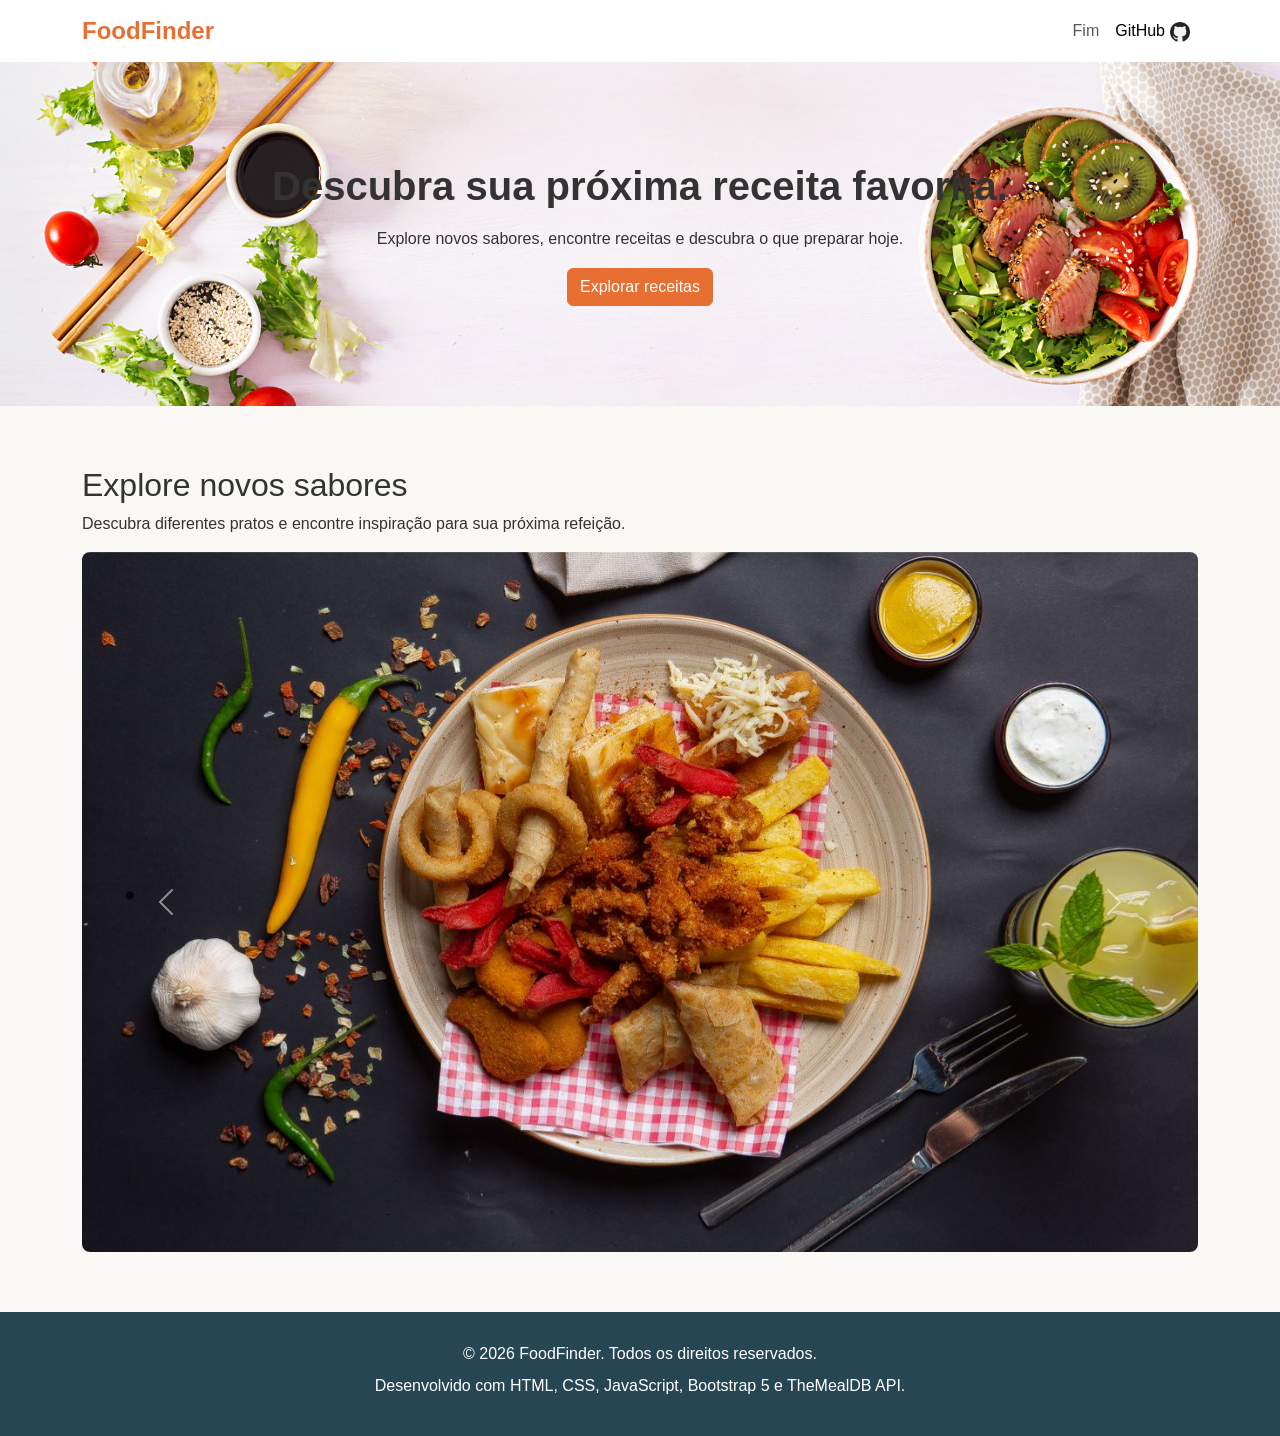
==== index.html @ 5e5bce20 "feat: Funcionamento Basico" ====
<!DOCTYPE html>
<html lang="pt-BR">
<head>
    <meta charset="UTF-8">
    <meta name="viewport" content="width=device-width, initial-scale=1.0">
    <meta name="description" content="FoodFinder: descubra receitas, explore sabores e encontre inspiração para sua próxima refeição.">
    <title>FoodFinder | Descubra novos sabores</title>

    <link href="https://cdn.jsdelivr.net/npm/bootstrap@5.3.3/dist/css/bootstrap.min.css" rel="stylesheet">

    <link rel="stylesheet" href="css/style.css">
</head>

<body>
    <!-- Cabeçalho -->
    <header>
        <nav class="navbar navbar-expand-lg">
            <div class="container">

                <a class="navbar-brand" href="index.html">
                    FoodFinder
                </a>

                <button
                    class="navbar-toggler"
                    type="button"
                    data-bs-toggle="collapse"
                    data-bs-target="#navbarMenu"
                    aria-controls="navbarMenu"
                    aria-expanded="false"
                    aria-label="Abrir menu de navegação"
                >
                    <span class="navbar-toggler-icon"></span>
                </button>

                <div class="collapse navbar-collapse" id="navbarMenu">
                    <ul class="navbar-nav ms-auto">

                        <li class="nav-item">
                            <a class="nav-link" href="#fim">Fim</a>
                        </li>

                        <li class="nav-item">
                            <a class="nav-link active" href="https://github.com/yNeop/FoodFinder">
                                GitHub<img src="assets/icons/github.png" alt="github_logo">
                            </a>
                        </li>

                    </ul>
                </div>

            </div>
        </nav>
    </header>

    <!-- Conteúdo principal -->
    <main>

        <!-- Apresentação -->
        <section id="hero">
            <div class="container">

                <h1>Descubra sua próxima receita favorita.</h1>

                <p>
                    Explore novos sabores, encontre receitas
                    e descubra o que preparar hoje.
                </p>

                <a href="pages/explore.html" class="btn btn-primary">Explorar receitas</a>

            </div>
        </section>

        <!-- Categorias e destaques -->
        <section id="highlights">
            <div class="container">

                <h2>Explore novos sabores</h2>

                <p>
                    Descubra diferentes pratos e encontre
                    inspiração para sua próxima refeição.
                </p>

                <!-- Carrossel de destaques -->
                <div id="carouselExampleInterval" class="carousel slide" data-bs-ride="carousel">
                    <div class="carousel-inner">
                        <div class="carousel-item active" data-bs-interval="10000">
                            <img src="assets/img/carousel1.jpg" class="d-block w-100" alt="...">
                        </div>
                        <div class="carousel-item" data-bs-interval="2000">
                            <img src="assets/img/carousel2.jpg" class="d-block w-100" alt="...">
                        </div>
                        <div class="carousel-item">
                            <img src="assets/img/carousel3.jpg" class="d-block w-100" alt="...">
                        </div>
                    </div>
                    <button class="carousel-control-prev" type="button" data-bs-target="#carouselExampleInterval" data-bs-slide="prev">
                        <span class="carousel-control-prev-icon" aria-hidden="true"></span>
                        <span class="visually-hidden">Previous</span>
                    </button>
                    <button class="carousel-control-next" type="button" data-bs-target="#carouselExampleInterval" data-bs-slide="next">
                        <span class="carousel-control-next-icon" aria-hidden="true"></span>
                        <span class="visually-hidden">Next</span>
                    </button>
                </div>
            </div>
        </section>

    </main>

    <!-- Rodapé -->
    <footer id="fim">
        <div class="container text-center">

            <p>&copy; 2026 FoodFinder. Todos os direitos reservados.</p>

            <p>Desenvolvido com HTML, CSS, JavaScript, Bootstrap 5 e TheMealDB API.</p>

        </div>
    </footer>
    <script src="https://cdn.jsdelivr.net/npm/bootstrap@5.3.3/dist/js/bootstrap.bundle.min.js"></script>
    <script type="module" src="js/app.js"></script>
</body>
</html>
---- css/style.css ----
:root {
    --color-primary: #e76f32;
    --color-primary-hover: #c85b25;
    --color-secondary: #264653;
    --color-background: #faf8f5;
    --color-text: #333333;
    --color-white: #ffffff;
}

* {
    box-sizing: border-box;
}

html {
    scroll-behavior: smooth;
}

body {
    min-height: 100vh;
    display: flex;
    flex-direction: column;
    margin: 0;
    overflow-x: hidden;
    background-color: var(--color-background);
    color: var(--color-text);
    font-family: Arial, sans-serif;
}

main {
    flex: 1 0 auto;
    min-width: 0;
}

img {
    max-width: 100%;
    height: auto;
}

.navbar {
    background-color: var(--color-white);
}

.navbar-brand {
    color: var(--color-primary);
    font-size: 1.5rem;
    font-weight: 700;
}

.navbar-brand:hover {
    color: var(--color-primary-hover);
}

.nav-item .nav-link img {
    width: 20px;
    height: 20px;
    margin-left: 5px;
}

.btn-primary,
.btn-primary:focus,
.btn-primary:focus-visible {
    background-color: #e76f32 !important;
    border-color: #e76f32 !important;
    color: #ffffff !important;
    box-shadow: none !important;
}

.btn-primary:hover {
    background-color: #c85b25 !important;
    border-color: #c85b25 !important;
    color: #ffffff !important;
}

.btn-primary:active,
.btn-primary:active:focus {
    background-color: #e76f32 !important;
    border-color: #e76f32 !important;
    color: #ffffff !important;
    box-shadow: none !important;
}

#hero {
    padding: 100px 16px;
    text-align: center;

    background-color: #f5f1ed;
    background-image: url("../assets/img/hero.jpg");
    background-repeat: no-repeat;
    background-position: center;
    background-size: cover;

    color: var(--color-text);
}

#hero .container {
    max-width: 900px;
}

#hero h1 {
    margin-bottom: 16px;
    font-size: clamp(1.8rem, 4vw, 2.5rem);
    font-weight: 700;
    line-height: 1.2;
}

#hero p {
    max-width: 650px;
    margin: 0 auto 16px;
    line-height: 1.6;
}

#highlights {
    padding: 60px 0;
}

#highlights h2 {
    margin-bottom: 8px;
}

.carousel-inner {
    max-height: 700px;
    overflow: hidden;
    border-radius: 8px;
}

.carousel-item img {
    display: block;
    width: 100%;
    height: 700px;
    object-fit: cover;
    object-position: center;
}

.card {
    overflow: hidden;
}

.card-img-top {
    width: 100%;
    height: 380px;
    object-fit: cover;
}

.card-title {
    overflow-wrap: anywhere;
}

footer {
    flex-shrink: 0;
    padding: 30px 0;
    background-color: var(--color-secondary);
    color: var(--color-white);
}

footer p {
    margin-bottom: 8px;
}

@media (max-width: 767.98px) {

    /* Hero sem fotografia no celular */
    #hero {
        background-image: none;
        background-color: #ffffff;

        padding: 55px 16px;
    }

    #hero h1 {
        max-width: 540px;
        margin: 0 auto 16px;
        font-size: clamp(1.85rem, 7vw, 2.35rem);
    }

    #hero p {
        max-width: 500px;
        font-size: 1rem;
    }

    #highlights {
        padding: 40px 0;
    }

    .carousel-item img {
        height: 350px;
    }

    .card-img-top {
        height: 210px;
    }
}

@media (max-width: 575.98px) {

    .navbar-brand {
        font-size: 1.35rem;
    }

    #hero {
        padding: 48px 16px;
    }

    #hero h1 {
        font-size: 1.85rem;
    }

    #highlights h2 {
        font-size: 1.65rem;
    }

    .carousel-inner {
        border-radius: 6px;
    }

    .carousel-item img {
        height: 250px;
    }

    .card-img-top {
        height: 190px;
    }

    footer {
        padding: 24px 16px;
        font-size: 0.9rem;
    }
}
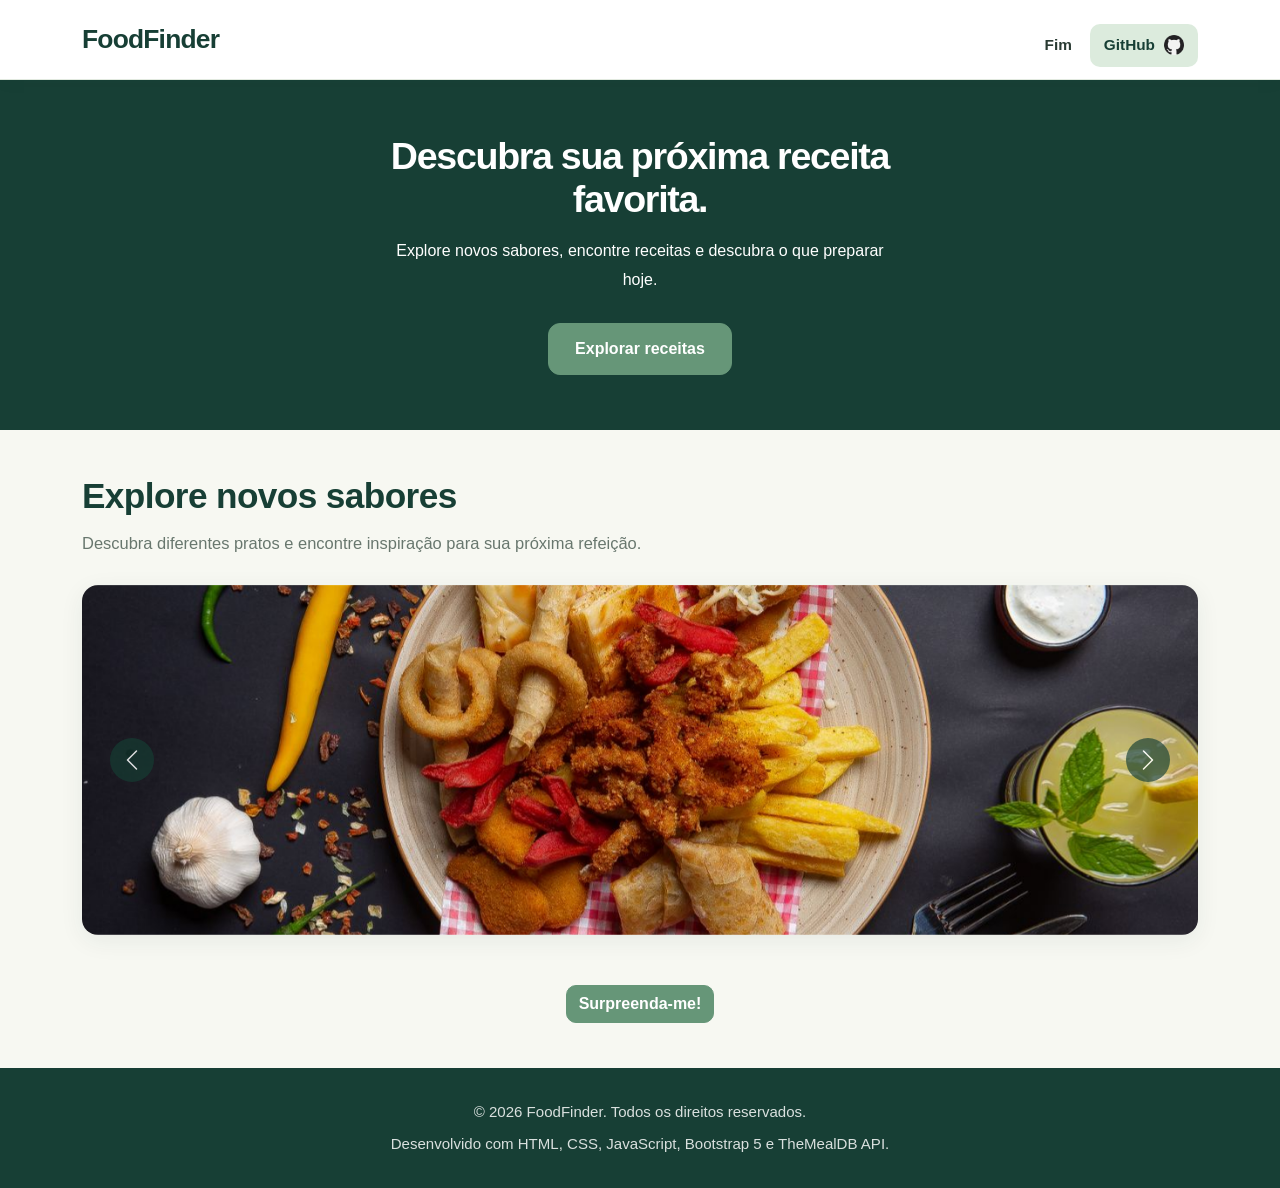
==== commit 825fbef1: "feat: Update Visual + Volta do Random" ====
--- a/index.html
+++ b/index.html
@@ -1,4 +1,3 @@
-
 <!DOCTYPE html>
 <html lang="pt-BR">
 <head>
@@ -107,6 +106,10 @@
                     </button>
                 </div>
             </div>
+
+            <button type="button" id="randomRecipeButton" class="btn btn-primary">
+                Surpreenda-me!
+            </button>
         </section>
 
     </main>
@@ -124,4 +127,4 @@
     <script src="https://cdn.jsdelivr.net/npm/bootstrap@5.3.3/dist/js/bootstrap.bundle.min.js"></script>
     <script type="module" src="js/app.js"></script>
 </body>
-</html>
+</html>
--- a/css/style.css
+++ b/css/style.css
@@ -1,10 +1,26 @@
 :root {
-    --color-primary: #e76f32;
-    --color-primary-hover: #c85b25;
-    --color-secondary: #264653;
-    --color-background: #faf8f5;
-    --color-text: #333333;
-    --color-white: #ffffff;
+    --color-primary: #669678;
+    --color-primary-hover: #57896c;
+
+    --color-secondary: #173F35;
+    --color-secondary-light: #245B49;
+
+    --color-background: #F7F8F2;
+    --color-surface: #FFFFFF;
+    --color-surface-soft: #DCEBDD;
+
+    --color-text: #293A32;
+    --color-text-light: #68776E;
+
+    --color-border: #E1E9DF;
+    --color-white: #FFFFFF;
+
+    --shadow-soft: 0 6px 24px rgba(23, 63, 53, 0.07);
+    --shadow-hover: 0 12px 30px rgba(23, 63, 53, 0.13);
+
+    --radius-small: 10px;
+    --radius-medium: 16px;
+    --radius-large: 22px;
 }
 
 * {
@@ -21,9 +37,12 @@
     flex-direction: column;
     margin: 0;
     overflow-x: hidden;
+
     background-color: var(--color-background);
     color: var(--color-text);
-    font-family: Arial, sans-serif;
+
+    font-family: "Segoe UI", Arial, sans-serif;
+    line-height: 1.6;
 }
 
 main {
@@ -36,55 +55,137 @@
     height: auto;
 }
 
+header {
+    position: relative;
+    z-index: 10;
+}
+
 .navbar {
-    background-color: var(--color-white);
+    min-height: 76px;
+    padding: 12px 0;
+
+    background-color: var(--color-surface);
+    border-bottom: 1px solid var(--color-border);
+
+    box-shadow: 0 3px 15px rgba(23, 63, 53, 0.04);
 }
 
 .navbar-brand {
-    color: var(--color-primary);
-    font-size: 1.5rem;
-    font-weight: 700;
+    color: var(--color-secondary);
+    font-size: 1.65rem;
+    font-weight: 800;
+    letter-spacing: -0.8px;
+
+    transition: color 0.2s ease;
 }
 
 .navbar-brand:hover {
     color: var(--color-primary-hover);
+}
+
+.navbar-nav {
+    gap: 12px;
+}
+
+.navbar .nav-link {
+    display: flex;
+    align-items: center;
+    gap: 7px;
+
+    padding: 9px 14px !important;
+
+    color: var(--color-text);
+    font-size: 0.96rem;
+    font-weight: 600;
+
+    border-radius: var(--radius-small);
+
+    transition:
+        color 0.2s ease,
+        background-color 0.2s ease;
+}
+
+.navbar .nav-link:hover,
+.navbar .nav-link.active {
+    color: var(--color-secondary);
+    background-color: var(--color-surface-soft);
 }
 
 .nav-item .nav-link img {
     width: 20px;
     height: 20px;
-    margin-left: 5px;
+    margin-left: 2px;
+    object-fit: contain;
+}
+
+.navbar-toggler {
+    padding: 7px 10px;
+    border: 1px solid var(--color-border);
+    border-radius: 10px;
+}
+
+.navbar-toggler:focus {
+    box-shadow: 0 0 0 3px rgba(117, 169, 137, 0.2);
+}
+
+.btn {
+    border-radius: 10px;
+    font-weight: 650;
+
+    transition:
+        background-color 0.2s ease,
+        border-color 0.2s ease,
+        color 0.2s ease,
+        transform 0.2s ease,
+        box-shadow 0.2s ease;
 }
 
 .btn-primary,
 .btn-primary:focus,
 .btn-primary:focus-visible {
-    background-color: #e76f32 !important;
-    border-color: #e76f32 !important;
-    color: #ffffff !important;
+    background-color: var(--color-primary) !important;
+    border-color: var(--color-primary) !important;
+    color: var(--color-white) !important;
     box-shadow: none !important;
 }
 
 .btn-primary:hover {
-    background-color: #c85b25 !important;
-    border-color: #c85b25 !important;
-    color: #ffffff !important;
+    background-color: var(--color-secondary-light) !important;
+    border-color: var(--color-secondary-light) !important;
+    color: var(--color-white) !important;
+
+    transform: translateY(-2px);
+    box-shadow: 0 6px 16px rgba(23, 63, 53, 0.2);
 }
 
 .btn-primary:active,
 .btn-primary:active:focus {
-    background-color: #e76f32 !important;
-    border-color: #e76f32 !important;
-    color: #ffffff !important;
+    background-color: var(--color-secondary) !important;
+    border-color: var(--color-secondary) !important;
+    color: var(--color-white) !important;
     box-shadow: none !important;
 }
 
+.btn-outline-secondary {
+    color: var(--color-secondary);
+    border-color: var(--color-secondary);
+}
+
+.btn-outline-secondary:hover {
+    color: var(--color-white);
+    background-color: var(--color-secondary);
+    border-color: var(--color-secondary);
+}
+
 #hero {
-    padding: 100px 16px;
+    position: relative;
+    padding: 115px 16px;
     text-align: center;
 
-    background-color: #f5f1ed;
+    background-color: #294F40;
+
     background-image: url("../assets/img/hero.jpg");
+
     background-repeat: no-repeat;
     background-position: center;
     background-size: cover;
@@ -93,46 +194,110 @@
 }
 
 #hero .container {
+    position: relative;
+    z-index: 1;
     max-width: 900px;
 }
 
 #hero h1 {
-    margin-bottom: 16px;
-    font-size: clamp(1.8rem, 4vw, 2.5rem);
-    font-weight: 700;
-    line-height: 1.2;
+    max-width: 850px;
+    margin: 0 auto 20px;
+
+    font-size: clamp(2.2rem, 5vw, 3.5rem);
+    font-weight: 800;
+    line-height: 1.15;
+    letter-spacing: -1.3px;
 }
 
 #hero p {
     max-width: 650px;
-    margin: 0 auto 16px;
-    line-height: 1.6;
+    margin: 0 auto 28px;
+    font-size: 1.12rem;
+    line-height: 1.8;
+}
+
+#hero .btn {
+    padding: 13px 26px;
+    font-size: 1rem;
+    border-radius: 12px;
 }
 
 #highlights {
-    padding: 60px 0;
+    padding: 70px 0;
 }
 
 #highlights h2 {
-    margin-bottom: 8px;
+    margin-bottom: 12px;
+
+    color: var(--color-secondary);
+    font-size: clamp(1.7rem, 3vw, 2.2rem);
+    font-weight: 800;
+    letter-spacing: -0.6px;
+}
+
+#highlights > .container > p {
+    max-width: 700px;
+    margin-bottom: 28px;
+
+    color: var(--color-text-light);
+    font-size: 1.03rem;
+    line-height: 1.7;
 }
 
 .carousel-inner {
     max-height: 700px;
     overflow: hidden;
-    border-radius: 8px;
+
+    border-radius: 16px;
+    box-shadow: var(--shadow-soft);
 }
 
 .carousel-item img {
     display: block;
     width: 100%;
     height: 700px;
+
     object-fit: cover;
     object-position: center;
 }
 
+.carousel-control-prev,
+.carousel-control-next {
+    width: 9%;
+    opacity: 0.85;
+    transition: opacity 0.2s ease;
+}
+
+.carousel-control-prev:hover,
+.carousel-control-next:hover {
+    opacity: 1;
+}
+
+.carousel-control-prev-icon,
+.carousel-control-next-icon {
+    padding: 22px;
+    border-radius: 50%;
+    background-color: rgba(23, 63, 53, 0.78);
+    background-size: 55%;
+}
+
 .card {
     overflow: hidden;
+
+    background-color: var(--color-surface);
+    border: 1px solid var(--color-border);
+    border-radius: var(--radius-medium);
+
+    box-shadow: var(--shadow-soft);
+
+    transition:
+        transform 0.25s ease,
+        box-shadow 0.25s ease;
+}
+
+.card:hover {
+    transform: translateY(-5px);
+    box-shadow: var(--shadow-hover);
 }
 
 .card-img-top {
@@ -141,28 +306,116 @@
     object-fit: cover;
 }
 
+.card-body {
+    padding: 20px;
+}
+
 .card-title {
+    color: var(--color-secondary);
+    font-weight: 750;
     overflow-wrap: anywhere;
+}
+
+.card-text {
+    color: var(--color-text-light);
+    line-height: 1.65;
+}
+
+.card .btn {
+    margin-top: 8px;
+}
+
+.form-label {
+    color: var(--color-secondary);
+    font-weight: 650;
+}
+
+.form-control,
+.form-select {
+    min-height: 46px;
+
+    color: var(--color-text);
+    background-color: var(--color-surface);
+
+    border: 1px solid var(--color-border);
+    border-radius: 10px;
+}
+
+.form-control::placeholder {
+    color: #929D95;
+}
+
+.form-control:focus,
+.form-select:focus {
+    border-color: var(--color-primary);
+    box-shadow: 0 0 0 3px rgba(117, 169, 137, 0.18);
 }
 
 footer {
     flex-shrink: 0;
-    padding: 30px 0;
+    padding: 32px 0;
+
     background-color: var(--color-secondary);
     color: var(--color-white);
 }
 
 footer p {
     margin-bottom: 8px;
-}
-
-@media (max-width: 767.98px) {
-
-    /* Hero sem fotografia no celular */
+    color: rgba(255, 255, 255, 0.84);
+    font-size: 0.94rem;
+}
+
+footer p:last-child {
+    margin-bottom: 0;
+}
+
+@media (max-width: 1600.98px) {
+
     #hero {
         background-image: none;
-        background-color: #ffffff;
-
+        background-color: var(--color-secondary);
+        padding: 55px 16px;
+    }
+
+    #hero h1 {
+        color: var(--color-white);
+        max-width: 540px;
+        margin: 0 auto 16px;
+        font-size: clamp(1.85rem, 7vw, 2.35rem);
+    }
+
+    #hero p {
+        color: var(--color-white);
+        max-width: 500px;
+        font-size: 1rem;
+    }
+
+    #highlights {
+        padding: 45px 0;
+    }
+
+    .carousel-item img {
+        height: 350px;
+    }
+
+    .card-img-top {
+        height: 210px;
+    }
+
+    .navbar-collapse {
+        padding-top: 12px;
+    }
+
+    .navbar-nav {
+        gap: 4px;
+    }
+}
+
+@media (max-width: 767.98px) {
+
+    #hero {
+        background-image: none;
+        background-color: var(--color-secondary);
         padding: 55px 16px;
     }
 
@@ -178,7 +431,7 @@
     }
 
     #highlights {
-        padding: 40px 0;
+        padding: 45px 0;
     }
 
     .carousel-item img {
@@ -188,9 +441,21 @@
     .card-img-top {
         height: 210px;
     }
+
+    .navbar-collapse {
+        padding-top: 12px;
+    }
+
+    .navbar-nav {
+        gap: 4px;
+    }
 }
 
 @media (max-width: 575.98px) {
+
+    .navbar {
+        min-height: 68px;
+    }
 
     .navbar-brand {
         font-size: 1.35rem;
@@ -202,6 +467,15 @@
 
     #hero h1 {
         font-size: 1.85rem;
+        letter-spacing: -0.6px;
+    }
+
+    #hero p {
+        font-size: 0.96rem;
+    }
+
+    #highlights {
+        padding: 38px 0;
     }
 
     #highlights h2 {
@@ -209,7 +483,7 @@
     }
 
     .carousel-inner {
-        border-radius: 6px;
+        border-radius: 12px;
     }
 
     .carousel-item img {
@@ -218,10 +492,24 @@
 
     .card-img-top {
         height: 190px;
+    }
+
+    .card-body {
+        padding: 16px;
     }
 
     footer {
         padding: 24px 16px;
         font-size: 0.9rem;
     }
+
+    footer p {
+        font-size: 0.85rem;
+    }
+}
+
+#randomRecipeButton {
+    display: block;
+    width: fit-content;
+    margin: 50px auto 0;
 }
